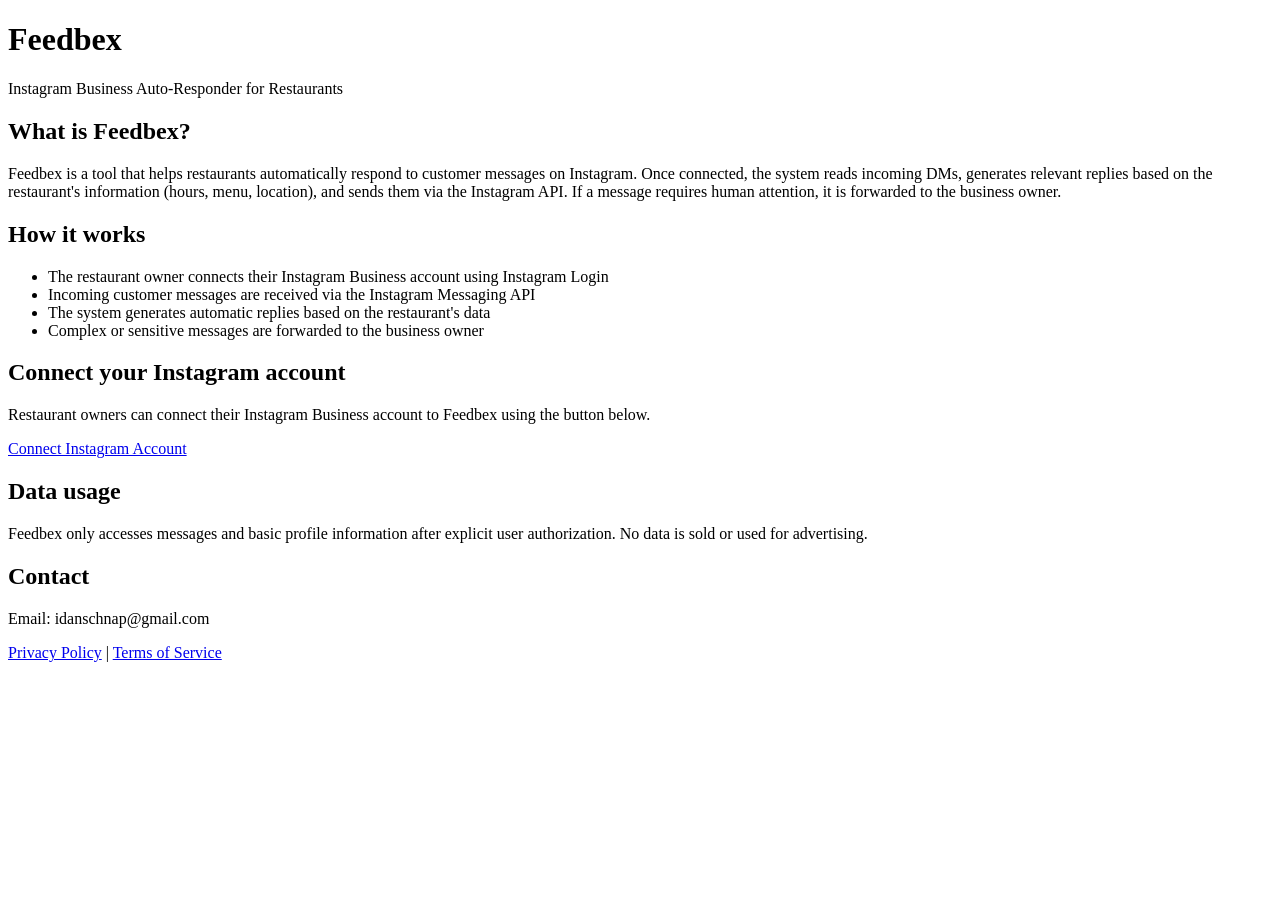
==== index.html @ 86c1d474 "Fix OAuth scopes to only request 2 permissions" ====
<!DOCTYPE html>
<html lang="en">
<head>
  <meta charset="UTF-8">
  <title>Feedbex – Instagram Auto-Responder for Restaurants</title>
</head>
<body>

<h1>Feedbex</h1>
<p>Instagram Business Auto-Responder for Restaurants</p>

<h2>What is Feedbex?</h2>
<p>
Feedbex is a tool that helps restaurants automatically respond to customer messages on Instagram.
Once connected, the system reads incoming DMs, generates relevant replies based on the restaurant's
information (hours, menu, location), and sends them via the Instagram API.
If a message requires human attention, it is forwarded to the business owner.
</p>

<h2>How it works</h2>
<ul>
  <li>The restaurant owner connects their Instagram Business account using Instagram Login</li>
  <li>Incoming customer messages are received via the Instagram Messaging API</li>
  <li>The system generates automatic replies based on the restaurant's data</li>
  <li>Complex or sensitive messages are forwarded to the business owner</li>
</ul>

<h2>Connect your Instagram account</h2>
<p>Restaurant owners can connect their Instagram Business account to Feedbex using the button below.</p>
<a href="https://www.instagram.com/oauth/authorize?force_reauth=true&client_id=923513216873822&redirect_uri=https://idanschnap.app.n8n.cloud/webhook/ig-oauth-callback&response_type=code&scope=instagram_business_basic%2Cinstagram_business_manage_messages&state=reviewer_test">
  Connect Instagram Account
</a>

<h2>Data usage</h2>
<p>
Feedbex only accesses messages and basic profile information after explicit user authorization.
No data is sold or used for advertising.
</p>

<h2>Contact</h2>
<p>Email: idanschnap@gmail.com</p>

<p>
  <a href="privacy.html">Privacy Policy</a> |
  <a href="terms.html">Terms of Service</a>
</p>

</body>
</html>
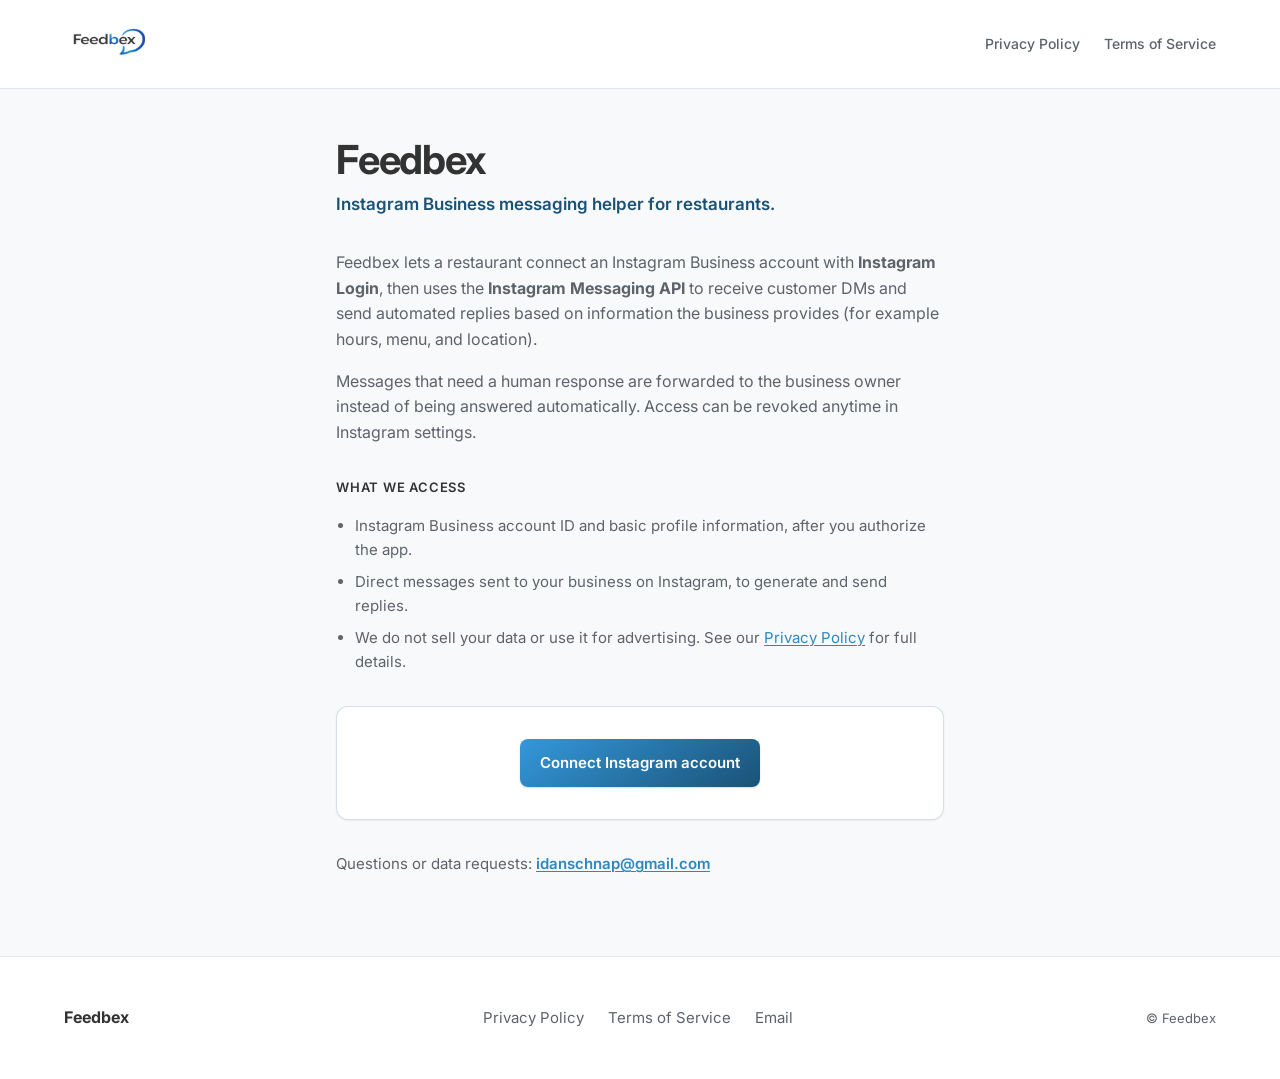
==== commit 38eaaba0: "Enhance website structure and content for Feedbex, including improved accessibility features, update" ====
--- a/index.html
+++ b/index.html
@@ -2,48 +2,75 @@
 <html lang="en">
 <head>
   <meta charset="UTF-8">
-  <title>Feedbex – Instagram Auto-Responder for Restaurants</title>
+  <meta name="viewport" content="width=device-width, initial-scale=1">
+  <meta name="description" content="Feedbex: Instagram Business Login and Messaging API for restaurant DM replies. Privacy Policy and connection for Meta app review.">
+  <title>Feedbex – Instagram Business messaging</title>
+  <link rel="preconnect" href="https://fonts.googleapis.com">
+  <link rel="preconnect" href="https://fonts.gstatic.com" crossorigin>
+  <link href="https://fonts.googleapis.com/css2?family=Inter:wght@400;500;600;700&display=swap" rel="stylesheet">
+  <link rel="stylesheet" href="css/tokens.css">
+  <link rel="stylesheet" href="css/base.css">
+  <link rel="stylesheet" href="css/components.css">
 </head>
 <body>
+  <a class="skip-link" href="#main">Skip to content</a>
 
-<h1>Feedbex</h1>
-<p>Instagram Business Auto-Responder for Restaurants</p>
+  <header class="site-header">
+    <div class="container">
+      <div class="site-header__inner">
+        <a class="site-logo" href="index.html">
+          <img class="site-logo__img" src="assets/feedbex_logo.png" width="440" height="110" alt="Feedbex">
+        </a>
+        <nav class="site-nav" aria-label="Primary">
+          <a href="privacy.html">Privacy Policy</a>
+          <a href="terms.html">Terms of Service</a>
+        </nav>
+      </div>
+    </div>
+  </header>
 
-<h2>What is Feedbex?</h2>
-<p>
-Feedbex is a tool that helps restaurants automatically respond to customer messages on Instagram.
-Once connected, the system reads incoming DMs, generates relevant replies based on the restaurant's
-information (hours, menu, location), and sends them via the Instagram API.
-If a message requires human attention, it is forwarded to the business owner.
-</p>
+  <main id="main" class="page-main">
+    <div class="container review">
+      <h1 class="review__title">Feedbex</h1>
+      <p class="review__tagline">Instagram Business messaging helper for restaurants.</p>
 
-<h2>How it works</h2>
-<ul>
-  <li>The restaurant owner connects their Instagram Business account using Instagram Login</li>
-  <li>Incoming customer messages are received via the Instagram Messaging API</li>
-  <li>The system generates automatic replies based on the restaurant's data</li>
-  <li>Complex or sensitive messages are forwarded to the business owner</li>
-</ul>
+      <div class="review__body">
+        <p>
+          Feedbex lets a restaurant connect an Instagram Business account with <strong>Instagram Login</strong>,
+          then uses the <strong>Instagram Messaging API</strong> to receive customer DMs and send automated replies
+          based on information the business provides (for example hours, menu, and location).
+        </p>
+        <p>
+          Messages that need a human response are forwarded to the business owner instead of being answered automatically.
+          Access can be revoked anytime in Instagram settings.
+        </p>
+      </div>
 
-<h2>Connect your Instagram account</h2>
-<p>Restaurant owners can connect their Instagram Business account to Feedbex using the button below.</p>
-<a href="https://www.instagram.com/oauth/authorize?force_reauth=true&client_id=923513216873822&redirect_uri=https://idanschnap.app.n8n.cloud/webhook/ig-oauth-callback&response_type=code&scope=instagram_business_basic%2Cinstagram_business_manage_messages&state=reviewer_test">
-  Connect Instagram Account
-</a>
+      <h2 class="review__heading">What we access</h2>
+      <ul class="review__list">
+        <li>Instagram Business account ID and basic profile information, after you authorize the app.</li>
+        <li>Direct messages sent to your business on Instagram, to generate and send replies.</li>
+        <li>We do not sell your data or use it for advertising. See our <a href="privacy.html">Privacy Policy</a> for full details.</li>
+      </ul>
 
-<h2>Data usage</h2>
-<p>
-Feedbex only accesses messages and basic profile information after explicit user authorization.
-No data is sold or used for advertising.
-</p>
+      <div class="review__actions">
+        <a class="btn btn--primary" href="https://www.instagram.com/oauth/authorize?force_reauth=true&client_id=923513216873822&redirect_uri=https://idanschnap.app.n8n.cloud/webhook/ig-oauth-callback&response_type=code&scope=instagram_business_basic%2Cinstagram_business_manage_messages&state=reviewer_test">Connect Instagram account</a>
+      </div>
 
-<h2>Contact</h2>
-<p>Email: idanschnap@gmail.com</p>
+      <p class="review__contact">Questions or data requests: <a href="mailto:idanschnap@gmail.com">idanschnap@gmail.com</a></p>
+    </div>
+  </main>
 
-<p>
-  <a href="privacy.html">Privacy Policy</a> |
-  <a href="terms.html">Terms of Service</a>
-</p>
-
+  <footer class="site-footer">
+    <div class="container site-footer__inner">
+      <a class="site-footer__brand" href="index.html">Feedbex</a>
+      <div class="site-footer__links">
+        <a href="privacy.html">Privacy Policy</a>
+        <a href="terms.html">Terms of Service</a>
+        <a href="mailto:idanschnap@gmail.com">Email</a>
+      </div>
+      <p class="site-footer__copy">© Feedbex</p>
+    </div>
+  </footer>
 </body>
 </html>
--- a/css/tokens.css
+++ b/css/tokens.css
@@ -0,0 +1,33 @@
+/* Design tokens — Feedbex (logo palette: charcoal + blue gradient) */
+:root {
+  --font-sans: "Inter", system-ui, -apple-system, sans-serif;
+  --color-bg: #f8f9fa;
+  --color-surface: #ffffff;
+  --color-ink: #333333;
+  --color-ink-muted: #5c636a;
+  --color-border: #e2e8f0;
+  --color-border-accent: rgb(26 82 118 / 0.18);
+  /* Brand blues (speech bubble gradient) */
+  --color-blue-bright: #3498db;
+  --color-blue-deep: #1a5276;
+  --color-accent: #2e86c1;
+  --color-accent-hover: #1a5276;
+  --color-accent-subtle: #e8f4fc;
+  --gradient-primary: linear-gradient(145deg, var(--color-blue-bright) 0%, var(--color-blue-deep) 100%);
+  --gradient-primary-hover: linear-gradient(145deg, #2e86c1 0%, #154360 100%);
+  --shadow-sm: 0 1px 2px rgb(26 82 118 / 0.07);
+  --shadow-md: 0 8px 24px rgb(26 82 118 / 0.1);
+  --radius-sm: 8px;
+  --radius-md: 12px;
+  --radius-lg: 20px;
+  --space-xs: 0.25rem;
+  --space-sm: 0.5rem;
+  --space-md: 1rem;
+  --space-lg: 1.5rem;
+  --space-xl: 2rem;
+  --space-2xl: 3rem;
+  --space-3xl: 4.5rem;
+  --max-width: 72rem;
+  /* Approximate sticky header height for layout math (logo + border, no extra padding) */
+  --header-h: 5.625rem;
+}
--- a/css/base.css
+++ b/css/base.css
@@ -0,0 +1,108 @@
+*,
+*::before,
+*::after {
+  box-sizing: border-box;
+}
+
+html {
+  scroll-behavior: smooth;
+}
+
+@media (prefers-reduced-motion: reduce) {
+  html {
+    scroll-behavior: auto;
+  }
+}
+
+body {
+  margin: 0;
+  font-family: var(--font-sans);
+  font-size: 1rem;
+  line-height: 1.6;
+  color: var(--color-ink);
+  background: var(--color-bg);
+  -webkit-font-smoothing: antialiased;
+}
+
+img {
+  max-width: 100%;
+  height: auto;
+  display: block;
+}
+
+a {
+  color: var(--color-accent);
+  text-decoration-thickness: 1px;
+  text-underline-offset: 0.15em;
+}
+
+a:hover {
+  color: var(--color-accent-hover);
+}
+
+:focus-visible {
+  outline: 2px solid var(--color-accent);
+  outline-offset: 2px;
+}
+
+.skip-link {
+  position: absolute;
+  top: -100%;
+  left: var(--space-md);
+  z-index: 100;
+  padding: var(--space-sm) var(--space-md);
+  background: var(--color-ink);
+  color: var(--color-surface);
+  border-radius: var(--radius-sm);
+  font-weight: 600;
+  text-decoration: none;
+}
+
+.skip-link:focus {
+  top: var(--space-md);
+}
+
+.container {
+  width: min(100% - 2rem, var(--max-width));
+  margin-inline: auto;
+}
+
+.page-main {
+  padding-block: var(--space-2xl);
+}
+
+.page-main--legal {
+  padding-block: var(--space-3xl);
+  min-height: calc(100vh - var(--header-h) - 12rem);
+}
+
+.legal-doc {
+  max-width: 42rem;
+  margin-inline: auto;
+  background: var(--color-surface);
+  padding: var(--space-2xl);
+  border-radius: var(--radius-lg);
+  box-shadow: var(--shadow-sm);
+  border: 1px solid var(--color-border-accent);
+}
+
+.legal-doc h1 {
+  margin-top: 0;
+  font-size: clamp(1.75rem, 4vw, 2.25rem);
+  line-height: 1.2;
+}
+
+.legal-doc h2 {
+  font-size: 1.125rem;
+  margin-top: var(--space-xl);
+  margin-bottom: var(--space-sm);
+}
+
+.legal-doc p,
+.legal-doc ul {
+  color: var(--color-ink-muted);
+}
+
+.legal-doc ul {
+  padding-left: 1.25rem;
+}
--- a/css/components.css
+++ b/css/components.css
@@ -0,0 +1,224 @@
+/* Header — minimal, no mobile toggle */
+.site-header {
+  position: sticky;
+  top: 0;
+  z-index: 50;
+  background: rgb(255 255 255 / 0.92);
+  backdrop-filter: blur(10px);
+  border-bottom: 1px solid var(--color-border);
+}
+
+.site-header__inner {
+  display: flex;
+  align-items: center;
+  justify-content: space-between;
+  gap: var(--space-md);
+  padding-block: 0;
+}
+
+.site-logo {
+  display: flex;
+  align-items: center;
+  line-height: 0;
+  text-decoration: none;
+  border-radius: var(--radius-sm);
+}
+
+.site-logo:focus-visible {
+  outline-offset: 4px;
+}
+
+.site-logo__img {
+  display: block;
+  height: 5.5rem;
+  width: auto;
+  max-width: min(480px, 92vw);
+  object-fit: contain;
+}
+
+.site-logo:hover .site-logo__img {
+  opacity: 0.92;
+}
+
+.site-nav {
+  display: flex;
+  align-items: center;
+  flex-wrap: wrap;
+  gap: var(--space-md) var(--space-lg);
+  justify-content: flex-end;
+}
+
+.site-nav a {
+  color: var(--color-ink-muted);
+  text-decoration: none;
+  font-weight: 500;
+  font-size: 0.875rem;
+}
+
+.site-nav a:hover {
+  color: var(--color-ink);
+}
+
+/* Review landing (Meta app review) */
+.review {
+  max-width: 38rem;
+  margin-inline: auto;
+  padding-bottom: var(--space-xl);
+}
+
+.review__title {
+  margin: 0 0 var(--space-sm);
+  font-size: clamp(2rem, 5vw, 2.5rem);
+  line-height: 1.15;
+  letter-spacing: -0.03em;
+  color: var(--color-ink);
+}
+
+.review__tagline {
+  margin: 0 0 var(--space-xl);
+  font-size: 1.0625rem;
+  font-weight: 600;
+  color: var(--color-blue-deep);
+}
+
+.review__body {
+  margin-bottom: var(--space-xl);
+}
+
+.review__body p {
+  margin: 0 0 var(--space-md);
+  color: var(--color-ink-muted);
+  font-size: 1rem;
+}
+
+.review__body p:last-child {
+  margin-bottom: 0;
+}
+
+.review__heading {
+  margin: 0 0 var(--space-md);
+  font-size: 0.8125rem;
+  font-weight: 600;
+  text-transform: uppercase;
+  letter-spacing: 0.06em;
+  color: var(--color-ink);
+}
+
+.review__list {
+  margin: 0 0 var(--space-xl);
+  padding-left: 1.2rem;
+  color: var(--color-ink-muted);
+  font-size: 0.9375rem;
+}
+
+.review__list li {
+  margin-bottom: var(--space-sm);
+}
+
+.review__list li:last-child {
+  margin-bottom: 0;
+}
+
+.review__actions {
+  margin-bottom: var(--space-xl);
+  padding: var(--space-xl);
+  background: var(--color-surface);
+  border: 1px solid var(--color-border-accent);
+  border-radius: var(--radius-md);
+  box-shadow: var(--shadow-sm);
+  text-align: center;
+}
+
+.review__contact {
+  margin: 0;
+  font-size: 0.9375rem;
+  color: var(--color-ink-muted);
+}
+
+.review__contact a {
+  font-weight: 600;
+}
+
+/* Buttons */
+.btn {
+  display: inline-flex;
+  align-items: center;
+  justify-content: center;
+  gap: var(--space-sm);
+  padding: 0.75rem 1.25rem;
+  font-family: inherit;
+  font-size: 0.9375rem;
+  font-weight: 600;
+  border-radius: var(--radius-sm);
+  text-decoration: none;
+  border: none;
+  cursor: pointer;
+  transition: background 0.15s ease, transform 0.15s ease;
+}
+
+.btn:active {
+  transform: scale(0.98);
+}
+
+.btn--primary {
+  background: var(--gradient-primary);
+  color: white;
+  box-shadow: 0 1px 2px rgb(26 82 118 / 0.2);
+}
+
+.btn--primary:hover {
+  background: var(--gradient-primary-hover);
+  color: white;
+}
+
+/* Footer */
+.site-footer {
+  padding: var(--space-2xl) 0;
+  border-top: 1px solid var(--color-border);
+  background: var(--color-surface);
+}
+
+.site-footer__inner {
+  display: flex;
+  flex-direction: column;
+  gap: var(--space-lg);
+  align-items: center;
+  text-align: center;
+}
+
+@media (min-width: 640px) {
+  .site-footer__inner {
+    flex-direction: row;
+    justify-content: space-between;
+    text-align: left;
+  }
+}
+
+.site-footer__brand {
+  font-weight: 700;
+  color: var(--color-ink);
+  text-decoration: none;
+}
+
+.site-footer__links {
+  display: flex;
+  flex-wrap: wrap;
+  gap: var(--space-md) var(--space-lg);
+  justify-content: center;
+}
+
+.site-footer__links a {
+  color: var(--color-ink-muted);
+  text-decoration: none;
+  font-size: 0.9375rem;
+}
+
+.site-footer__links a:hover {
+  color: var(--color-accent);
+}
+
+.site-footer__copy {
+  margin: 0;
+  font-size: 0.8125rem;
+  color: var(--color-ink-muted);
+}
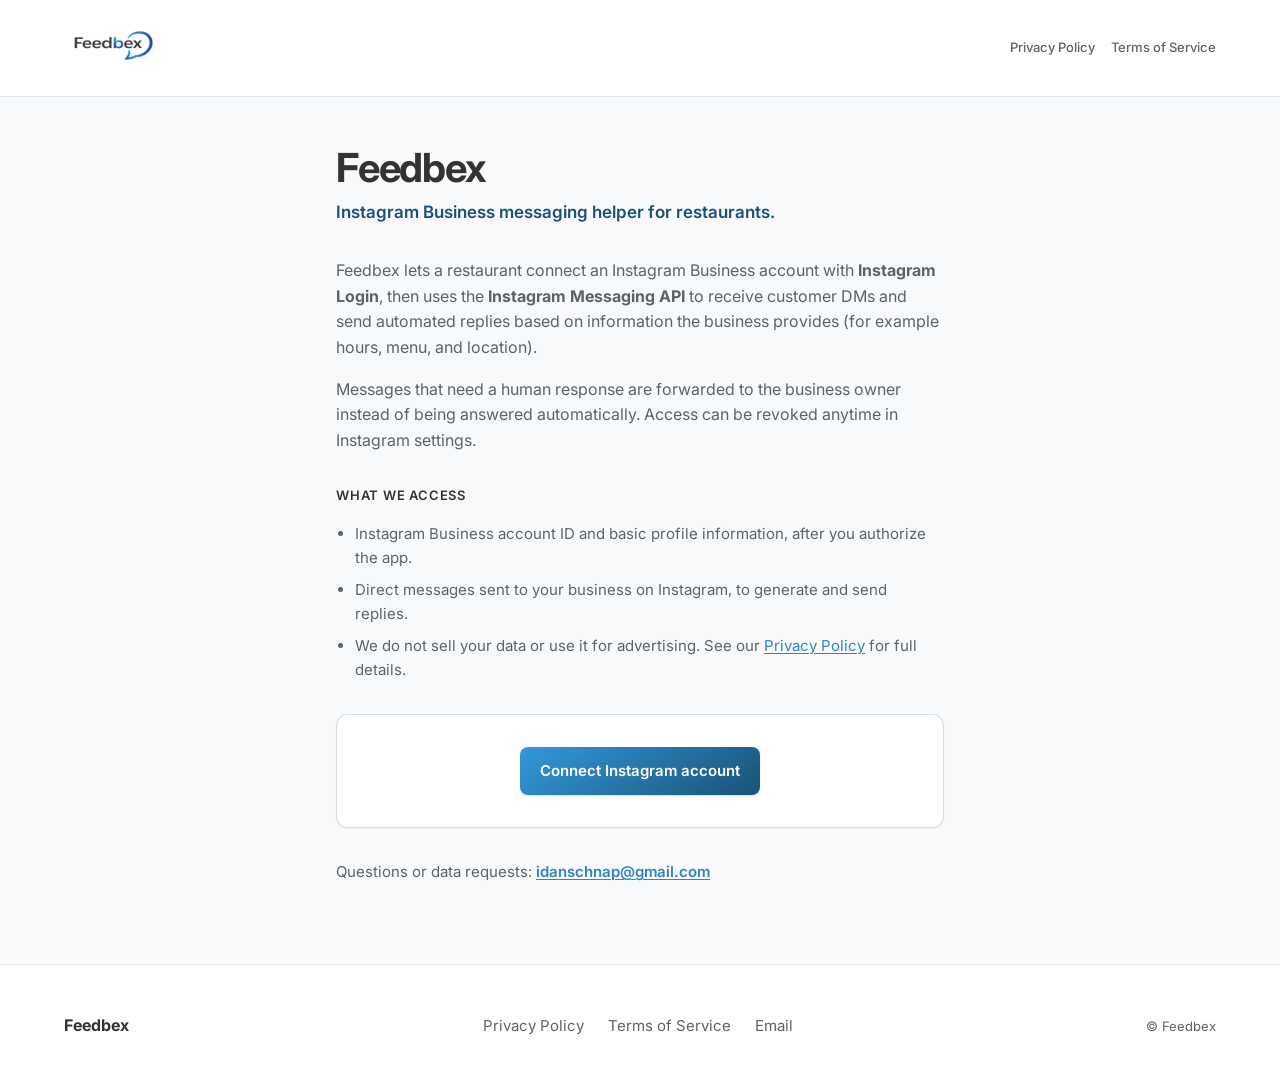
==== commit dba103e8: "Update logo dimensions and styling across site for improved consistency and layout. Adjust CSS for h" ====
--- a/index.html
+++ b/index.html
@@ -19,7 +19,7 @@
     <div class="container">
       <div class="site-header__inner">
         <a class="site-logo" href="index.html">
-          <img class="site-logo__img" src="assets/feedbex_logo.png" width="440" height="110" alt="Feedbex">
+          <img class="site-logo__img" src="assets/feedbex_logo.png" width="520" height="120" alt="Feedbex">
         </a>
         <nav class="site-nav" aria-label="Primary">
           <a href="privacy.html">Privacy Policy</a>
--- a/css/tokens.css
+++ b/css/tokens.css
@@ -28,6 +28,6 @@
   --space-2xl: 3rem;
   --space-3xl: 4.5rem;
   --max-width: 72rem;
-  /* Approximate sticky header height for layout math (logo + border, no extra padding) */
-  --header-h: 5.625rem;
+  /* Sticky header: logo height + 1px border (no vertical padding) */
+  --header-h: calc(6rem + 1px);
 }
--- a/css/base.css
+++ b/css/base.css
@@ -24,9 +24,14 @@
   -webkit-font-smoothing: antialiased;
 }
 
-img {
+/* Exclude header logo — global height:auto would fight fixed logo height */
+img:not(.site-logo__img) {
   max-width: 100%;
   height: auto;
+  display: block;
+}
+
+.site-logo__img {
   display: block;
 }
 
--- a/css/components.css
+++ b/css/components.css
@@ -6,22 +6,26 @@
   background: rgb(255 255 255 / 0.92);
   backdrop-filter: blur(10px);
   border-bottom: 1px solid var(--color-border);
+  /* Bar height follows the logo only — no extra line-box space */
+  line-height: 0;
 }
 
 .site-header__inner {
   display: flex;
   align-items: center;
   justify-content: space-between;
-  gap: var(--space-md);
-  padding-block: 0;
+  gap: var(--space-sm);
+  padding: 0;
+  margin: 0;
+  line-height: 0;
 }
 
 .site-logo {
-  display: flex;
-  align-items: center;
+  display: block;
   line-height: 0;
   text-decoration: none;
   border-radius: var(--radius-sm);
+  flex-shrink: 0;
 }
 
 .site-logo:focus-visible {
@@ -30,9 +34,10 @@
 
 .site-logo__img {
   display: block;
-  height: 5.5rem;
+  height: 6rem;
   width: auto;
-  max-width: min(480px, 92vw);
+  max-width: min(520px, 78vw);
+  max-height: none;
   object-fit: contain;
 }
 
@@ -43,16 +48,21 @@
 .site-nav {
   display: flex;
   align-items: center;
-  flex-wrap: wrap;
-  gap: var(--space-md) var(--space-lg);
+  flex-wrap: nowrap;
+  gap: var(--space-sm) var(--space-md);
   justify-content: flex-end;
+  flex-shrink: 0;
+  line-height: 1.2;
 }
 
 .site-nav a {
   color: var(--color-ink-muted);
   text-decoration: none;
   font-weight: 500;
-  font-size: 0.875rem;
+  font-size: 0.8125rem;
+  line-height: 1.2;
+  white-space: nowrap;
+  padding: 0;
 }
 
 .site-nav a:hover {
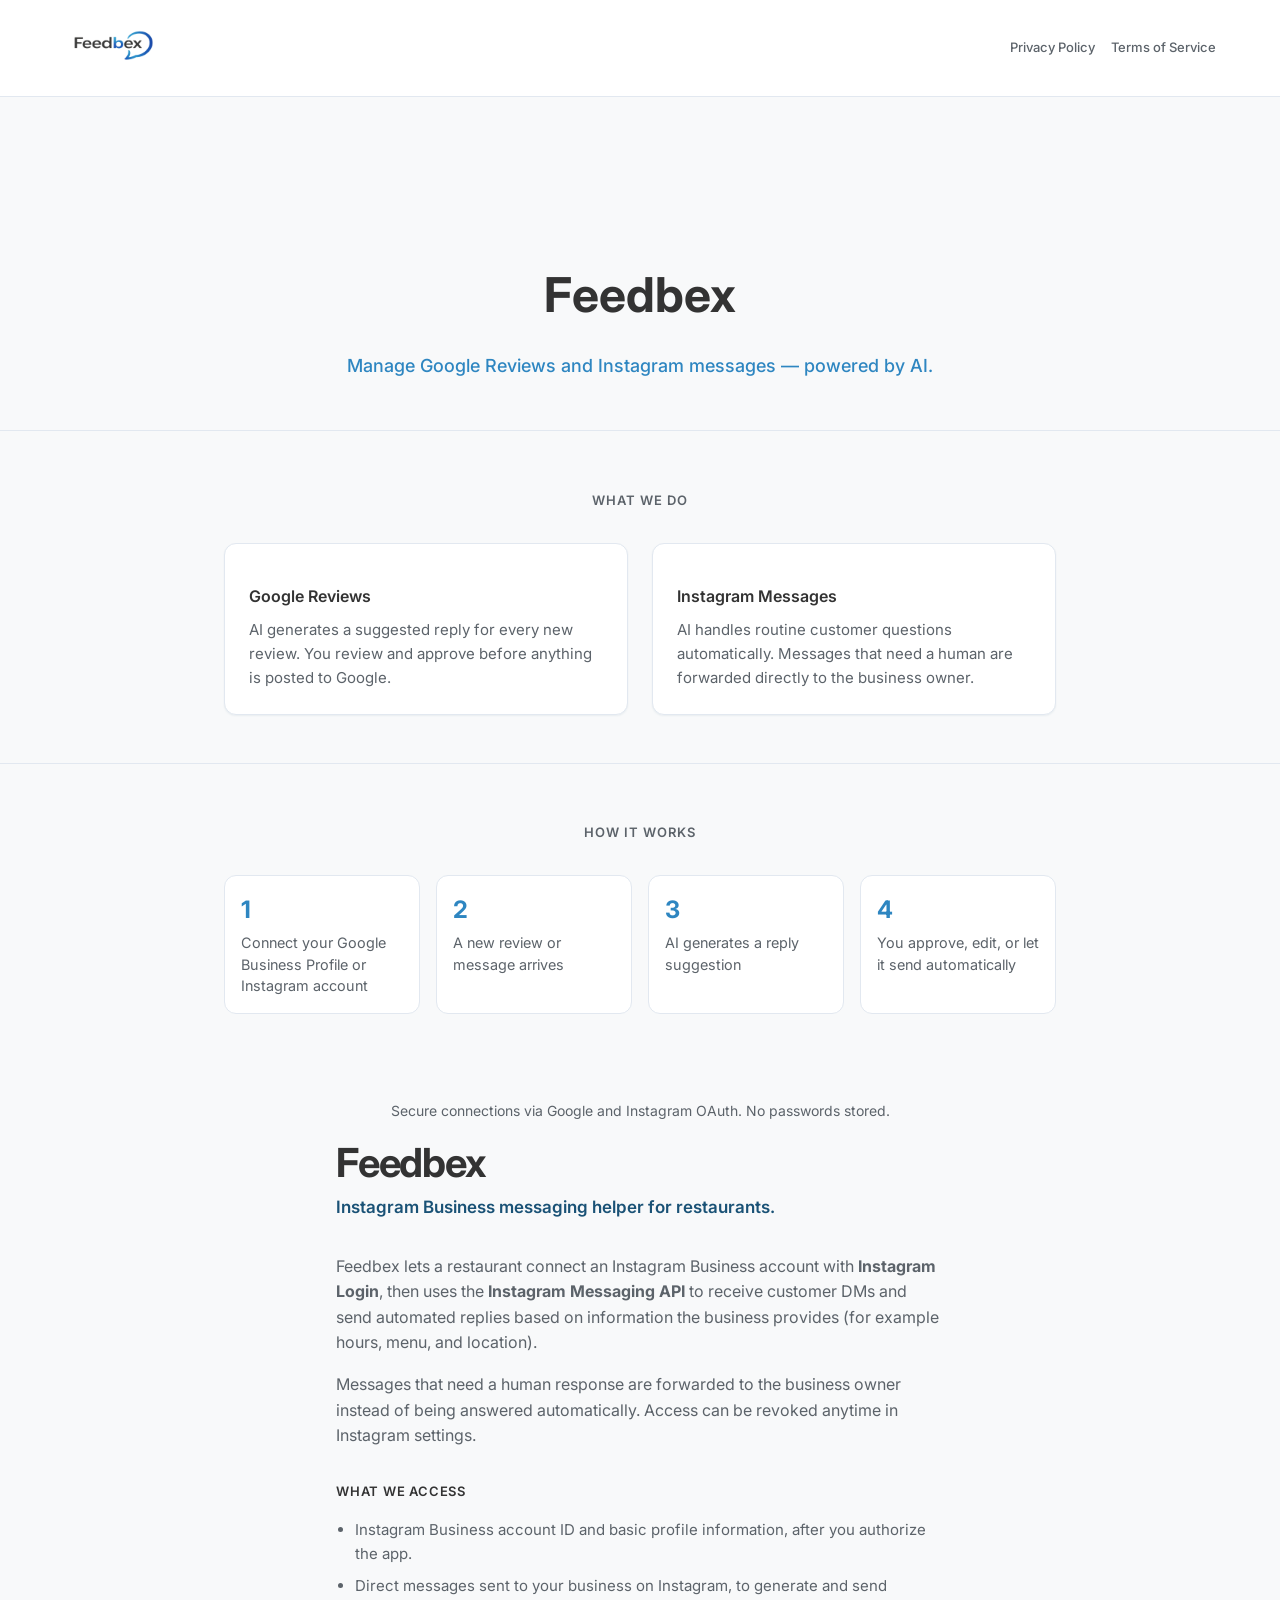
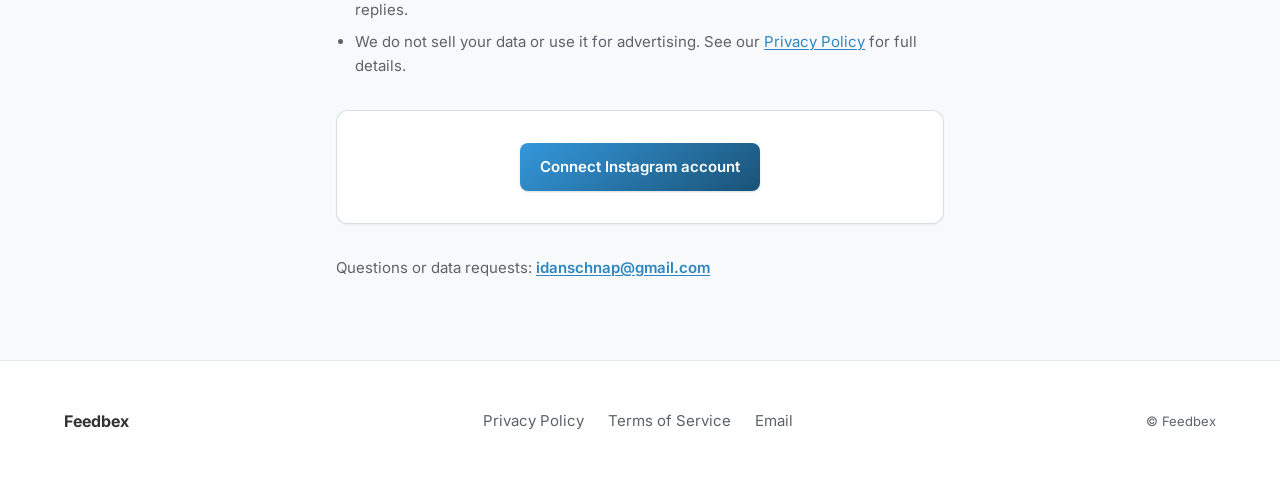
==== commit bf4e9da5: "Update homepage for Google + Meta app review: add hero, What We Do, How It Works sections" ====
--- a/index.html
+++ b/index.html
@@ -3,8 +3,8 @@
 <head>
   <meta charset="UTF-8">
   <meta name="viewport" content="width=device-width, initial-scale=1">
-  <meta name="description" content="Feedbex: Instagram Business Login and Messaging API for restaurant DM replies. Privacy Policy and connection for Meta app review.">
-  <title>Feedbex – Instagram Business messaging</title>
+  <meta name="description" content="Feedbex assists businesses on Google and Instagram — handles routine customer questions on Instagram and drafts Google Review replies for you to approve.">
+  <title>Feedbex – Google Reviews &amp; Instagram messaging</title>
   <link rel="preconnect" href="https://fonts.googleapis.com">
   <link rel="preconnect" href="https://fonts.gstatic.com" crossorigin>
   <link href="https://fonts.googleapis.com/css2?family=Inter:wght@400;500;600;700&display=swap" rel="stylesheet">
@@ -30,8 +30,46 @@
   </header>
 
   <main id="main" class="page-main">
+
+    <section class="lp-hero">
+      <div class="container lp-hero__inner">
+        <h1 class="lp-hero__title">Feedbex</h1>
+        <p class="lp-hero__tagline">Manage Google Reviews and Instagram messages — powered by AI.</p>
+      </div>
+    </section>
+
+    <section class="lp-section">
+      <div class="container">
+        <h2 class="lp-section__title">What We Do</h2>
+        <div class="lp-grid">
+          <div class="lp-card">
+            <h3>Google Reviews</h3>
+            <p>AI generates a suggested reply for every new review. You review and approve before anything is posted to Google.</p>
+          </div>
+          <div class="lp-card">
+            <h3>Instagram Messages</h3>
+            <p>AI handles routine customer questions automatically. Messages that need a human are forwarded directly to the business owner.</p>
+          </div>
+        </div>
+      </div>
+    </section>
+
+    <section class="lp-section">
+      <div class="container">
+        <h2 class="lp-section__title">How It Works</h2>
+        <ol class="lp-steps">
+          <li><span class="lp-steps__num">1</span>Connect your Google Business Profile or Instagram account</li>
+          <li><span class="lp-steps__num">2</span>A new review or message arrives</li>
+          <li><span class="lp-steps__num">3</span>AI generates a reply suggestion</li>
+          <li><span class="lp-steps__num">4</span>You approve, edit, or let it send automatically</li>
+        </ol>
+      </div>
+    </section>
+
+    <p class="lp-trust">Secure connections via Google and Instagram OAuth. No passwords stored.</p>
+
     <div class="container review">
-      <h1 class="review__title">Feedbex</h1>
+      <h2 class="review__title">Feedbex</h2>
       <p class="review__tagline">Instagram Business messaging helper for restaurants.</p>
 
       <div class="review__body">
--- a/css/components.css
+++ b/css/components.css
@@ -232,3 +232,108 @@
   font-size: 0.8125rem;
   color: var(--color-ink-muted);
 }
+
+/* ── Landing page sections ───────────────────────────────── */
+.lp-hero {
+  padding: var(--space-3xl) 0 var(--space-xl);
+  text-align: center;
+}
+
+.lp-hero__title {
+  font-size: clamp(2rem, 5vw, 3rem);
+  font-weight: 700;
+  margin-bottom: var(--space-sm);
+}
+
+.lp-hero__tagline {
+  font-size: 1.125rem;
+  color: var(--color-accent);
+  font-weight: 500;
+}
+
+.lp-section {
+  padding: var(--space-2xl) 0;
+  border-top: 1px solid var(--color-border);
+}
+
+.lp-section__title {
+  text-align: center;
+  font-size: 0.8125rem;
+  font-weight: 600;
+  text-transform: uppercase;
+  letter-spacing: 0.08em;
+  color: var(--color-ink-muted);
+  margin-bottom: var(--space-xl);
+}
+
+.lp-grid {
+  display: grid;
+  grid-template-columns: 1fr 1fr;
+  gap: var(--space-lg);
+  max-width: 52rem;
+  margin: 0 auto;
+}
+
+@media (max-width: 640px) {
+  .lp-grid { grid-template-columns: 1fr; }
+}
+
+.lp-card {
+  background: var(--color-surface);
+  border: 1px solid var(--color-border);
+  border-radius: var(--radius-md);
+  padding: var(--space-lg);
+  box-shadow: var(--shadow-sm);
+}
+
+.lp-card h3 {
+  font-size: 1rem;
+  font-weight: 600;
+  margin-bottom: var(--space-sm);
+}
+
+.lp-card p {
+  font-size: 0.9375rem;
+  color: var(--color-ink-muted);
+  line-height: 1.6;
+  margin: 0;
+}
+
+.lp-steps {
+  list-style: none;
+  padding: 0;
+  margin: 0 auto;
+  display: grid;
+  grid-template-columns: repeat(4, 1fr);
+  gap: var(--space-md);
+  max-width: 52rem;
+}
+
+@media (max-width: 640px) {
+  .lp-steps { grid-template-columns: 1fr 1fr; }
+}
+
+.lp-steps li {
+  background: var(--color-surface);
+  border: 1px solid var(--color-border);
+  border-radius: var(--radius-md);
+  padding: var(--space-md);
+  font-size: 0.9rem;
+  color: var(--color-ink-muted);
+  line-height: 1.5;
+}
+
+.lp-steps__num {
+  display: block;
+  font-size: 1.5rem;
+  font-weight: 700;
+  color: var(--color-accent);
+  margin-bottom: var(--space-xs);
+}
+
+.lp-trust {
+  text-align: center;
+  font-size: 0.875rem;
+  color: var(--color-ink-muted);
+  padding: var(--space-lg) 0 var(--space-xs);
+}
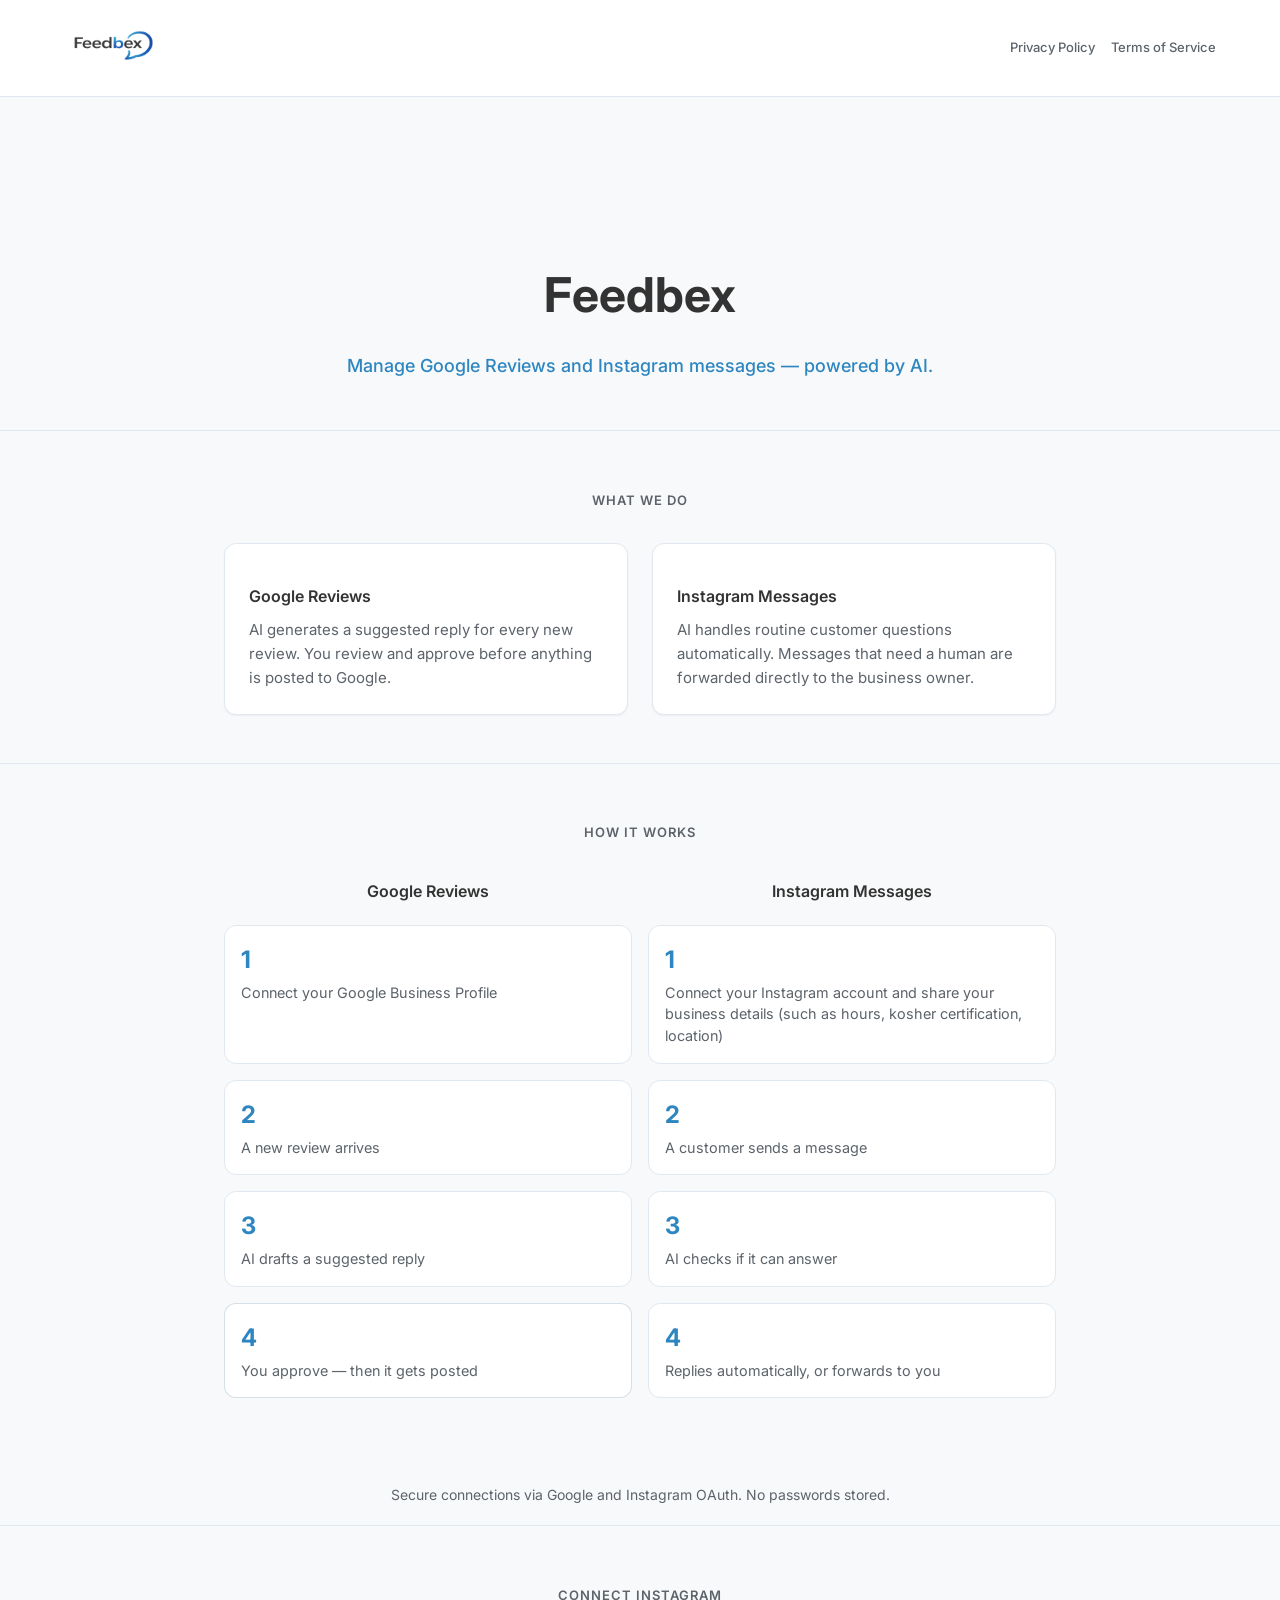
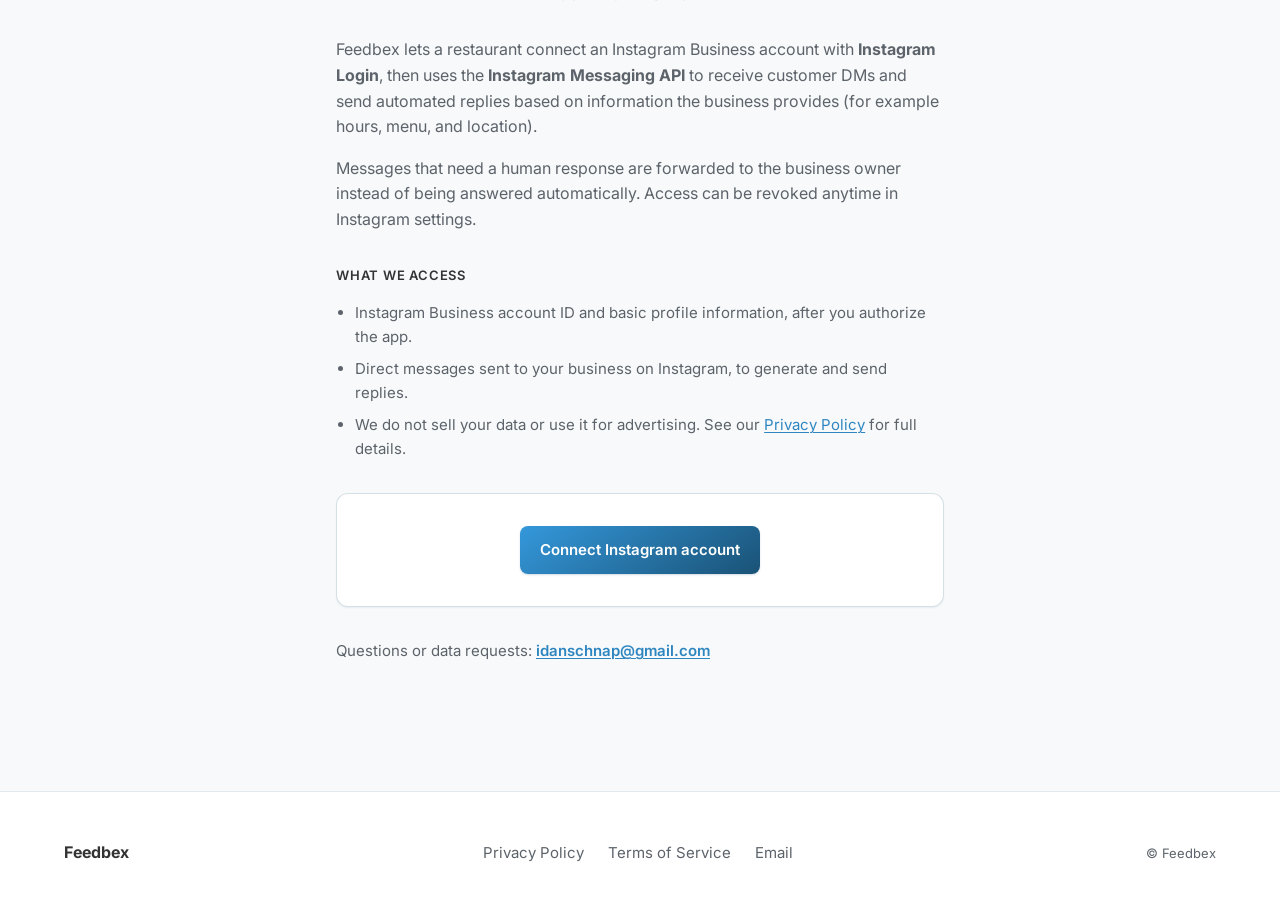
==== commit 34b719f8: "Improve homepage: split How It Works by platform, equalize step heights with grid layout" ====
--- a/index.html
+++ b/index.html
@@ -57,20 +57,32 @@
     <section class="lp-section">
       <div class="container">
         <h2 class="lp-section__title">How It Works</h2>
-        <ol class="lp-steps">
-          <li><span class="lp-steps__num">1</span>Connect your Google Business Profile or Instagram account</li>
-          <li><span class="lp-steps__num">2</span>A new review or message arrives</li>
-          <li><span class="lp-steps__num">3</span>AI generates a reply suggestion</li>
-          <li><span class="lp-steps__num">4</span>You approve, edit, or let it send automatically</li>
-        </ol>
+        <div class="lp-how-grid">
+          <div class="lp-how-header">Google Reviews</div>
+          <div class="lp-how-header">Instagram Messages</div>
+
+          <div class="lp-how-step"><span class="lp-steps__num">1</span>Connect your Google Business Profile</div>
+          <div class="lp-how-step"><span class="lp-steps__num">1</span>Connect your Instagram account and share your business details (such as hours, kosher certification, location)</div>
+
+          <div class="lp-how-step"><span class="lp-steps__num">2</span>A new review arrives</div>
+          <div class="lp-how-step"><span class="lp-steps__num">2</span>A customer sends a message</div>
+
+          <div class="lp-how-step"><span class="lp-steps__num">3</span>AI drafts a suggested reply</div>
+          <div class="lp-how-step"><span class="lp-steps__num">3</span>AI checks if it can answer</div>
+
+          <div class="lp-how-step lp-how-step--highlight"><span class="lp-steps__num">4</span>You approve — then it gets posted</div>
+          <div class="lp-how-step"><span class="lp-steps__num">4</span>Replies automatically, or forwards to you</div>
+        </div>
       </div>
     </section>
 
-    <p class="lp-trust">Secure connections via Google and Instagram OAuth. No passwords stored.</p>
+    <div class="container">
+      <p class="lp-trust">Secure connections via Google and Instagram OAuth. No passwords stored.</p>
+    </div>
 
+    <section class="lp-section">
     <div class="container review">
-      <h2 class="review__title">Feedbex</h2>
-      <p class="review__tagline">Instagram Business messaging helper for restaurants.</p>
+      <h2 class="lp-section__title">Connect Instagram</h2>
 
       <div class="review__body">
         <p>
@@ -97,6 +109,7 @@
 
       <p class="review__contact">Questions or data requests: <a href="mailto:idanschnap@gmail.com">idanschnap@gmail.com</a></p>
     </div>
+    </section>
   </main>
 
   <footer class="site-footer">
--- a/css/components.css
+++ b/css/components.css
@@ -331,6 +331,46 @@
   margin-bottom: var(--space-xs);
 }
 
+.lp-how-grid {
+  display: grid;
+  grid-template-columns: 1fr 1fr;
+  gap: var(--space-md);
+  max-width: 52rem;
+  margin: 0 auto;
+}
+
+.lp-how-header {
+  font-size: 1rem;
+  font-weight: 600;
+  color: var(--color-ink);
+  padding: var(--space-xs) var(--space-sm);
+  text-align: center;
+}
+
+.lp-how-step {
+  background: var(--color-surface);
+  border: 1px solid var(--color-border);
+  border-radius: var(--radius-md);
+  padding: var(--space-md);
+  font-size: 0.9rem;
+  color: var(--color-ink-muted);
+  line-height: 1.5;
+}
+
+.lp-how-step--highlight {
+  border-color: var(--color-border-accent);
+}
+
+@media (max-width: 640px) {
+  .lp-how-grid { grid-template-columns: 1fr; }
+}
+
+.lp-steps--inline {
+  grid-template-columns: 1fr;
+  margin-top: var(--space-md);
+  max-width: none;
+}
+
 .lp-trust {
   text-align: center;
   font-size: 0.875rem;
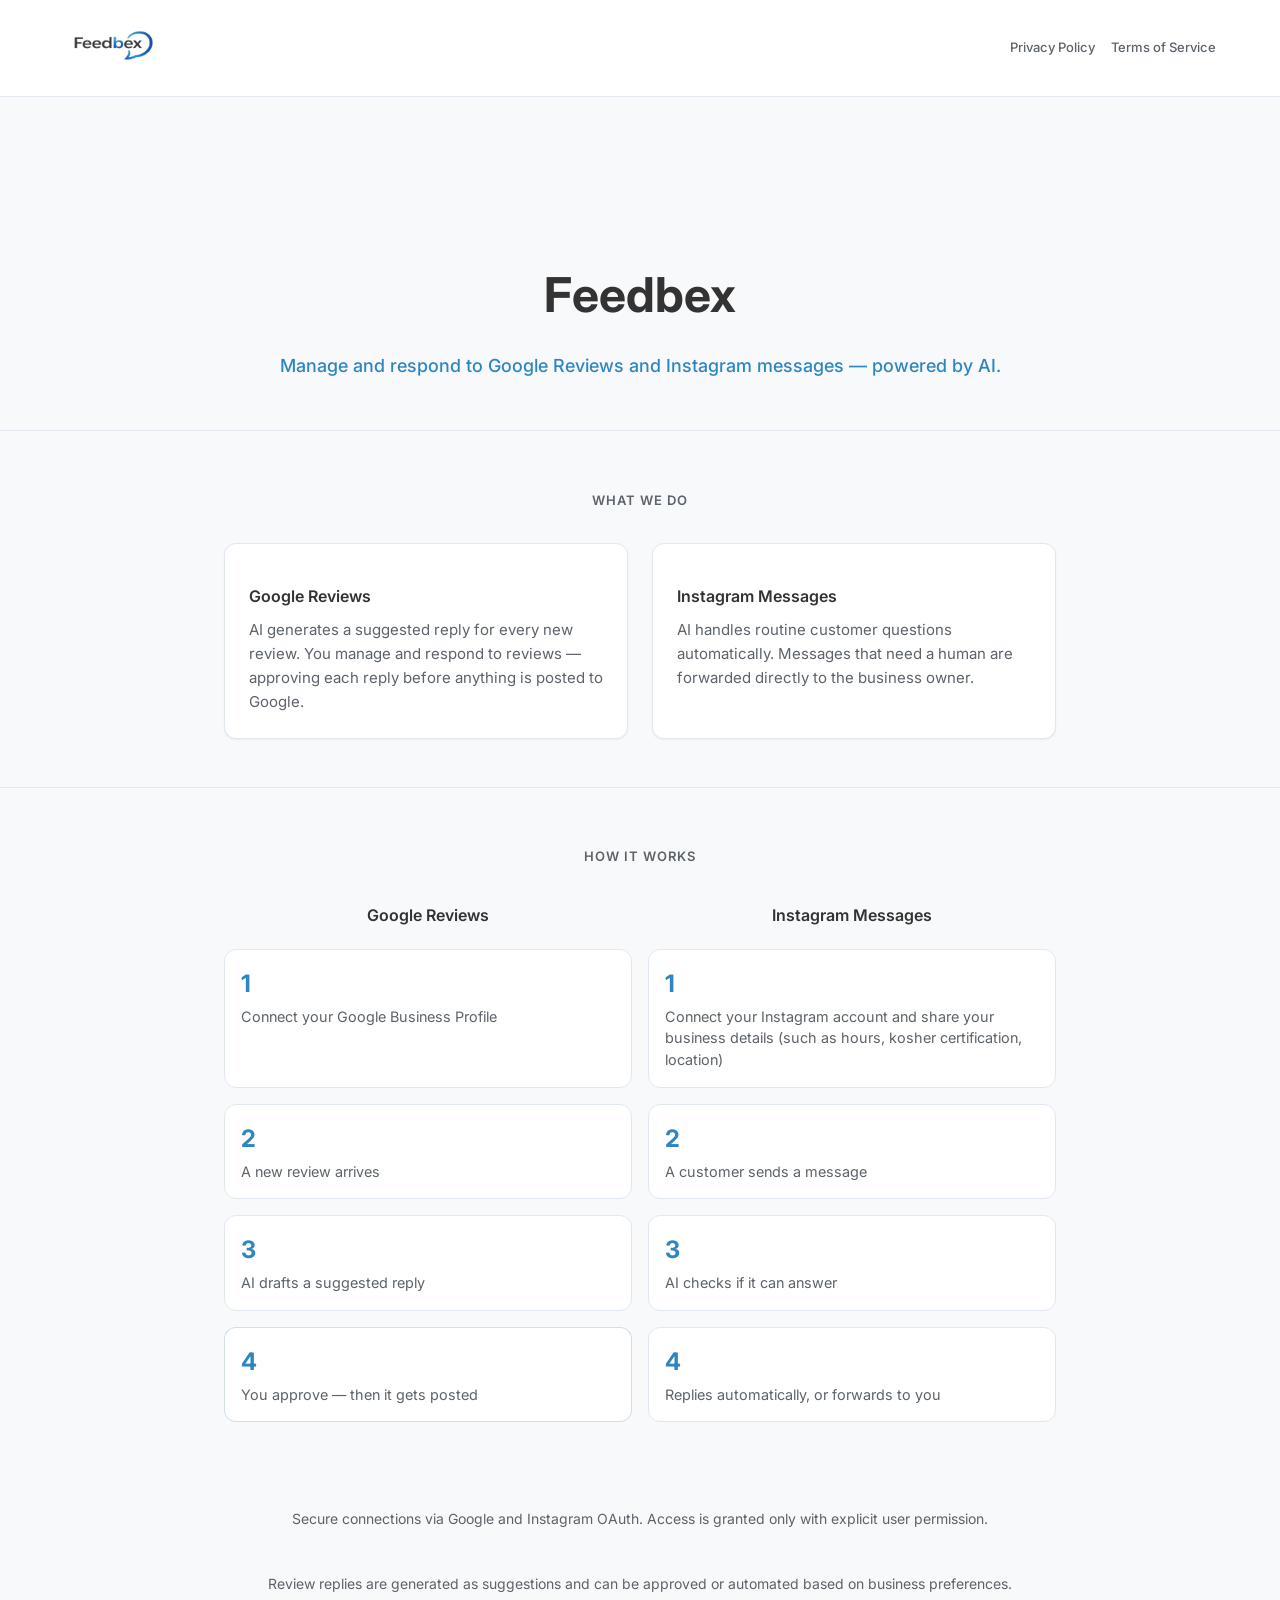
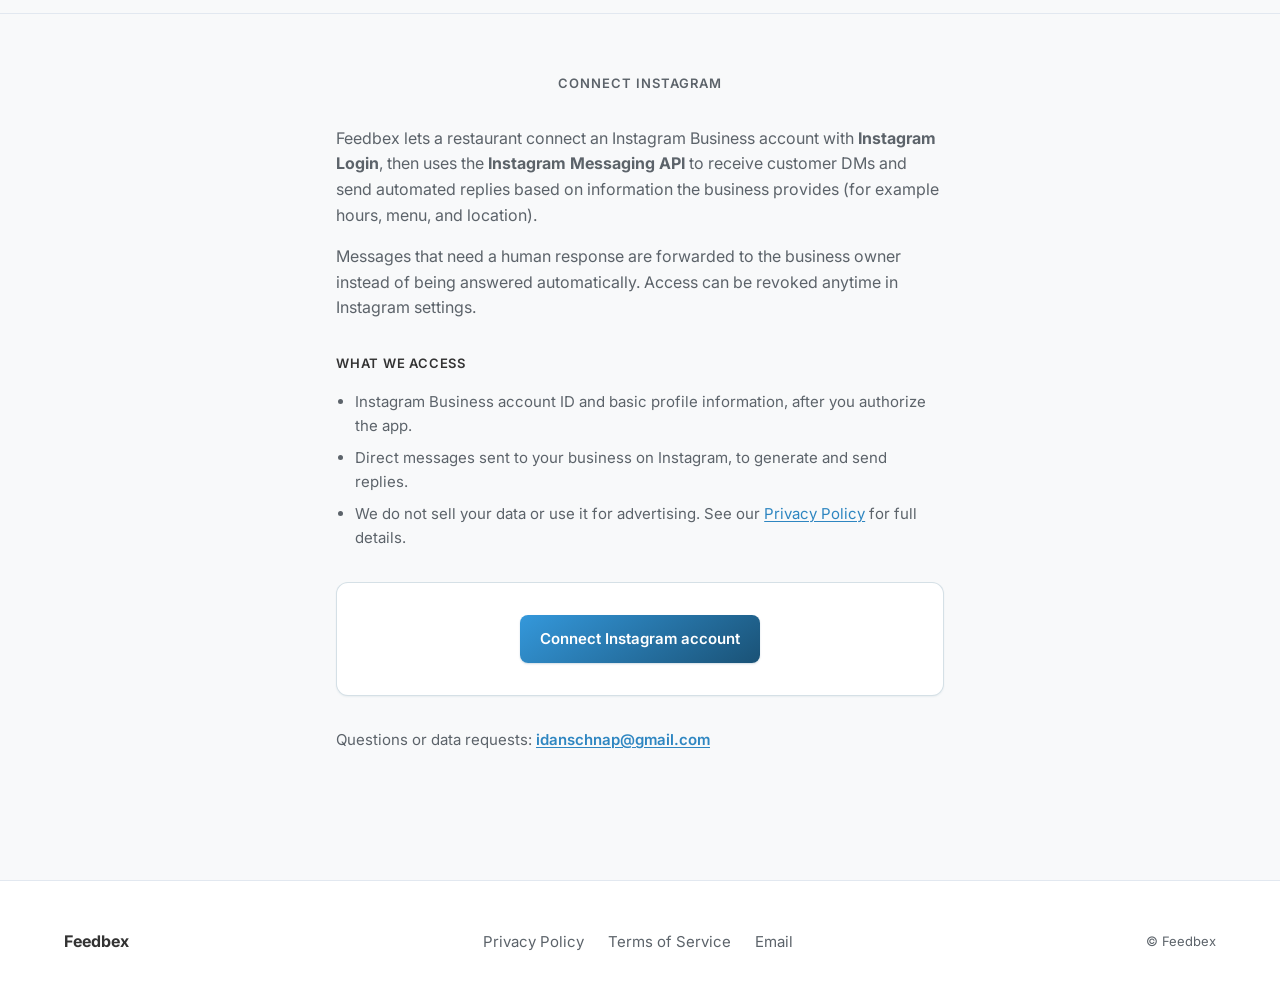
==== commit 049012ee: "Homepage: add approval statement, strengthen OAuth line, add manage wording for Google" ====
--- a/index.html
+++ b/index.html
@@ -34,7 +34,7 @@
     <section class="lp-hero">
       <div class="container lp-hero__inner">
         <h1 class="lp-hero__title">Feedbex</h1>
-        <p class="lp-hero__tagline">Manage Google Reviews and Instagram messages — powered by AI.</p>
+        <p class="lp-hero__tagline">Manage and respond to Google Reviews and Instagram messages — powered by AI.</p>
       </div>
     </section>
 
@@ -44,7 +44,7 @@
         <div class="lp-grid">
           <div class="lp-card">
             <h3>Google Reviews</h3>
-            <p>AI generates a suggested reply for every new review. You review and approve before anything is posted to Google.</p>
+            <p>AI generates a suggested reply for every new review. You manage and respond to reviews — approving each reply before anything is posted to Google.</p>
           </div>
           <div class="lp-card">
             <h3>Instagram Messages</h3>
@@ -77,7 +77,8 @@
     </section>
 
     <div class="container">
-      <p class="lp-trust">Secure connections via Google and Instagram OAuth. No passwords stored.</p>
+      <p class="lp-trust">Secure connections via Google and Instagram OAuth. Access is granted only with explicit user permission.</p>
+      <p class="lp-trust">Review replies are generated as suggestions and can be approved or automated based on business preferences.</p>
     </div>
 
     <section class="lp-section">
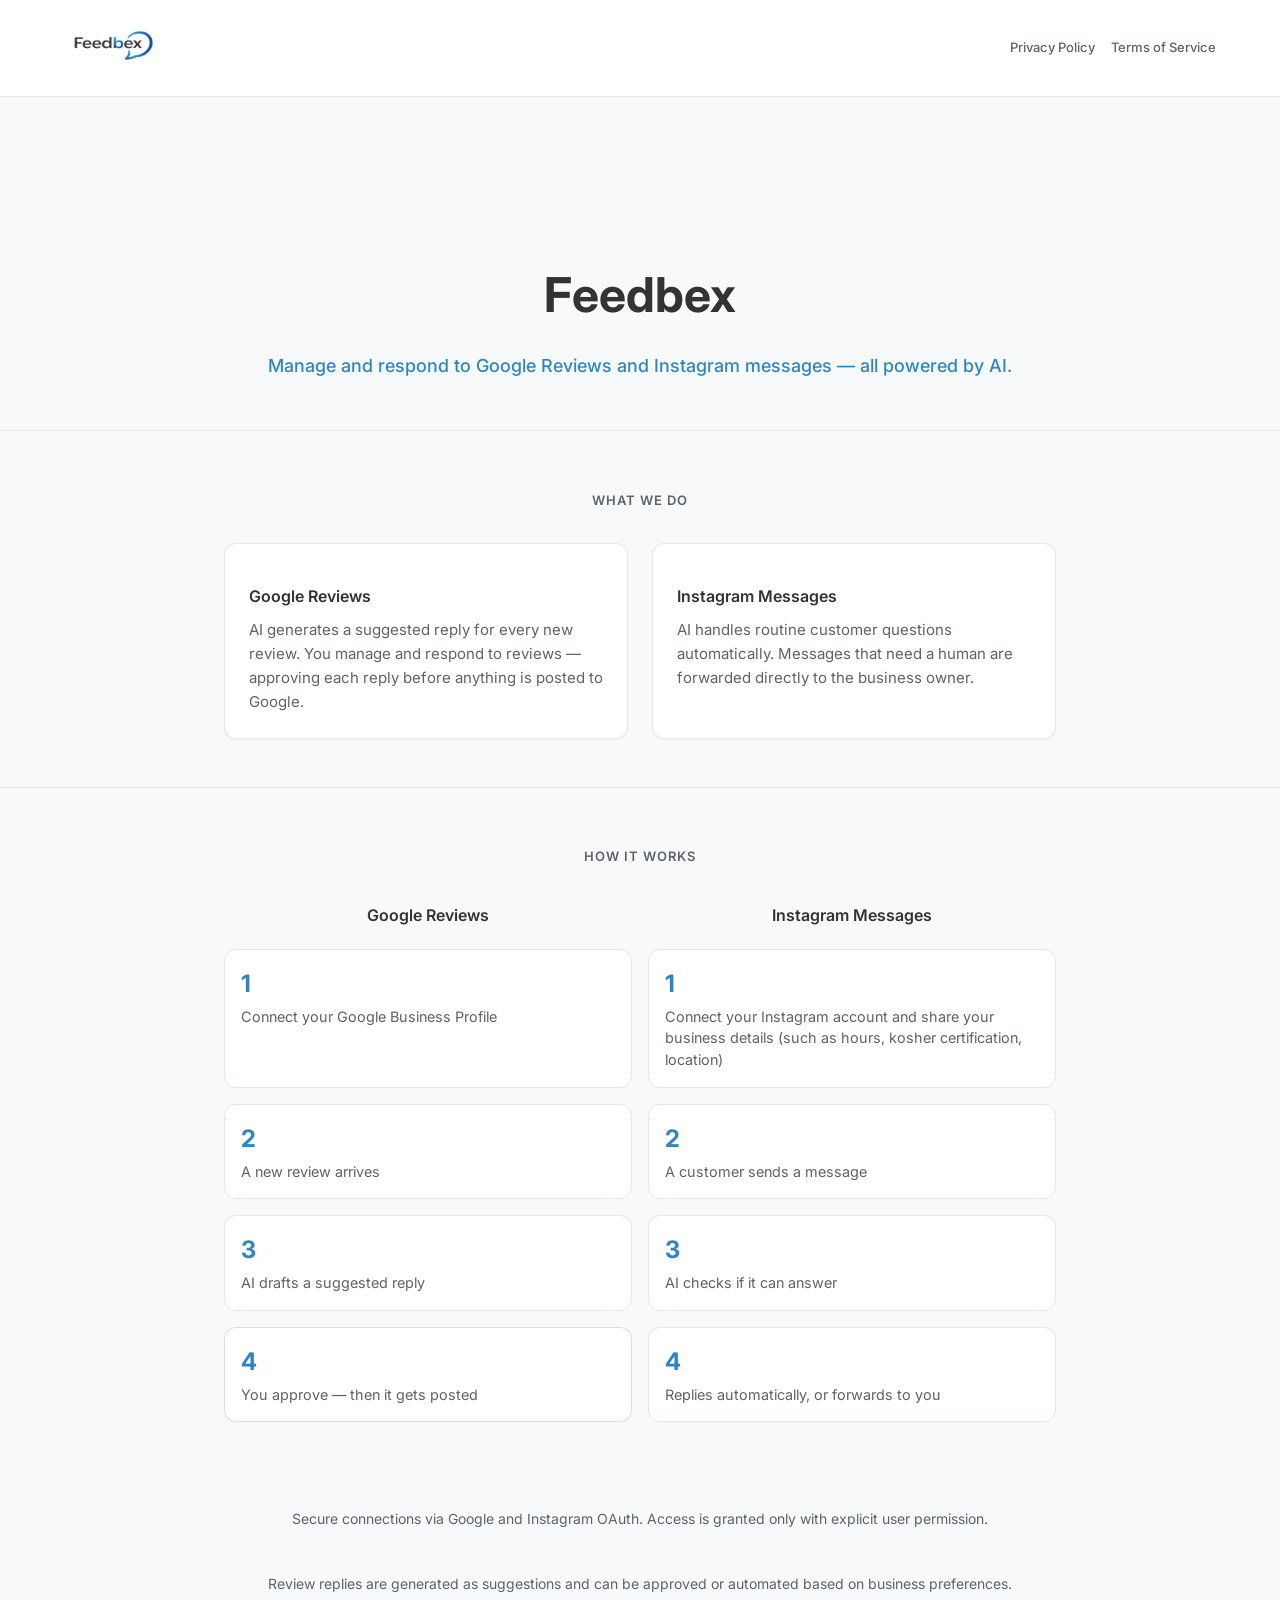
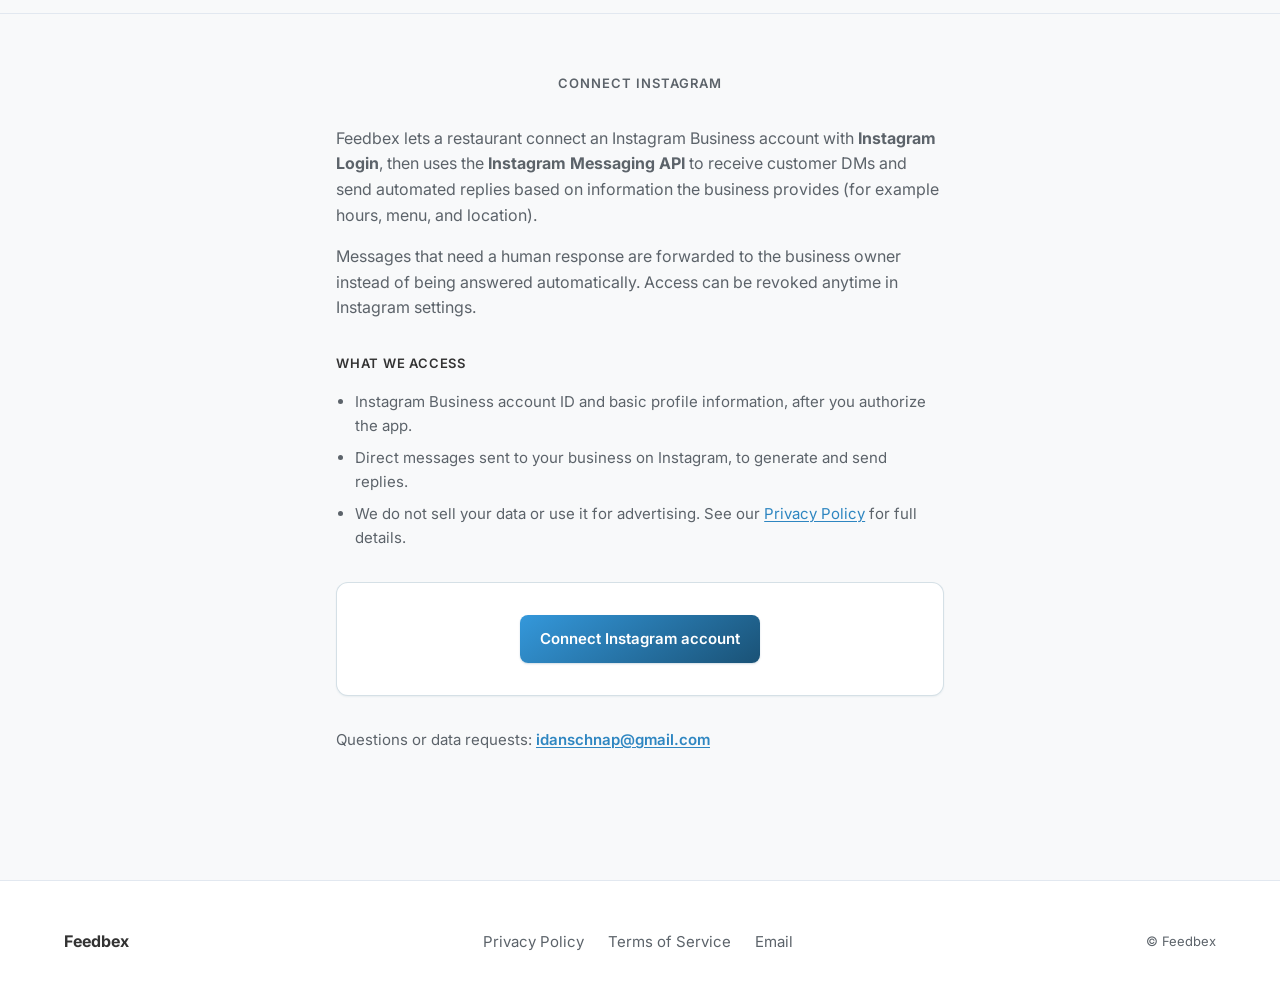
==== commit dd0a68e6: "Deploy from FeedBex@8bf24f3bf58208044b58d0a6fde2cf625bb79894" ====
--- a/index.html
+++ b/index.html
@@ -34,7 +34,7 @@
     <section class="lp-hero">
       <div class="container lp-hero__inner">
         <h1 class="lp-hero__title">Feedbex</h1>
-        <p class="lp-hero__tagline">Manage and respond to Google Reviews and Instagram messages — powered by AI.</p>
+        <p class="lp-hero__tagline">Manage and respond to Google Reviews and Instagram messages — all powered by AI.</p>
       </div>
     </section>
 
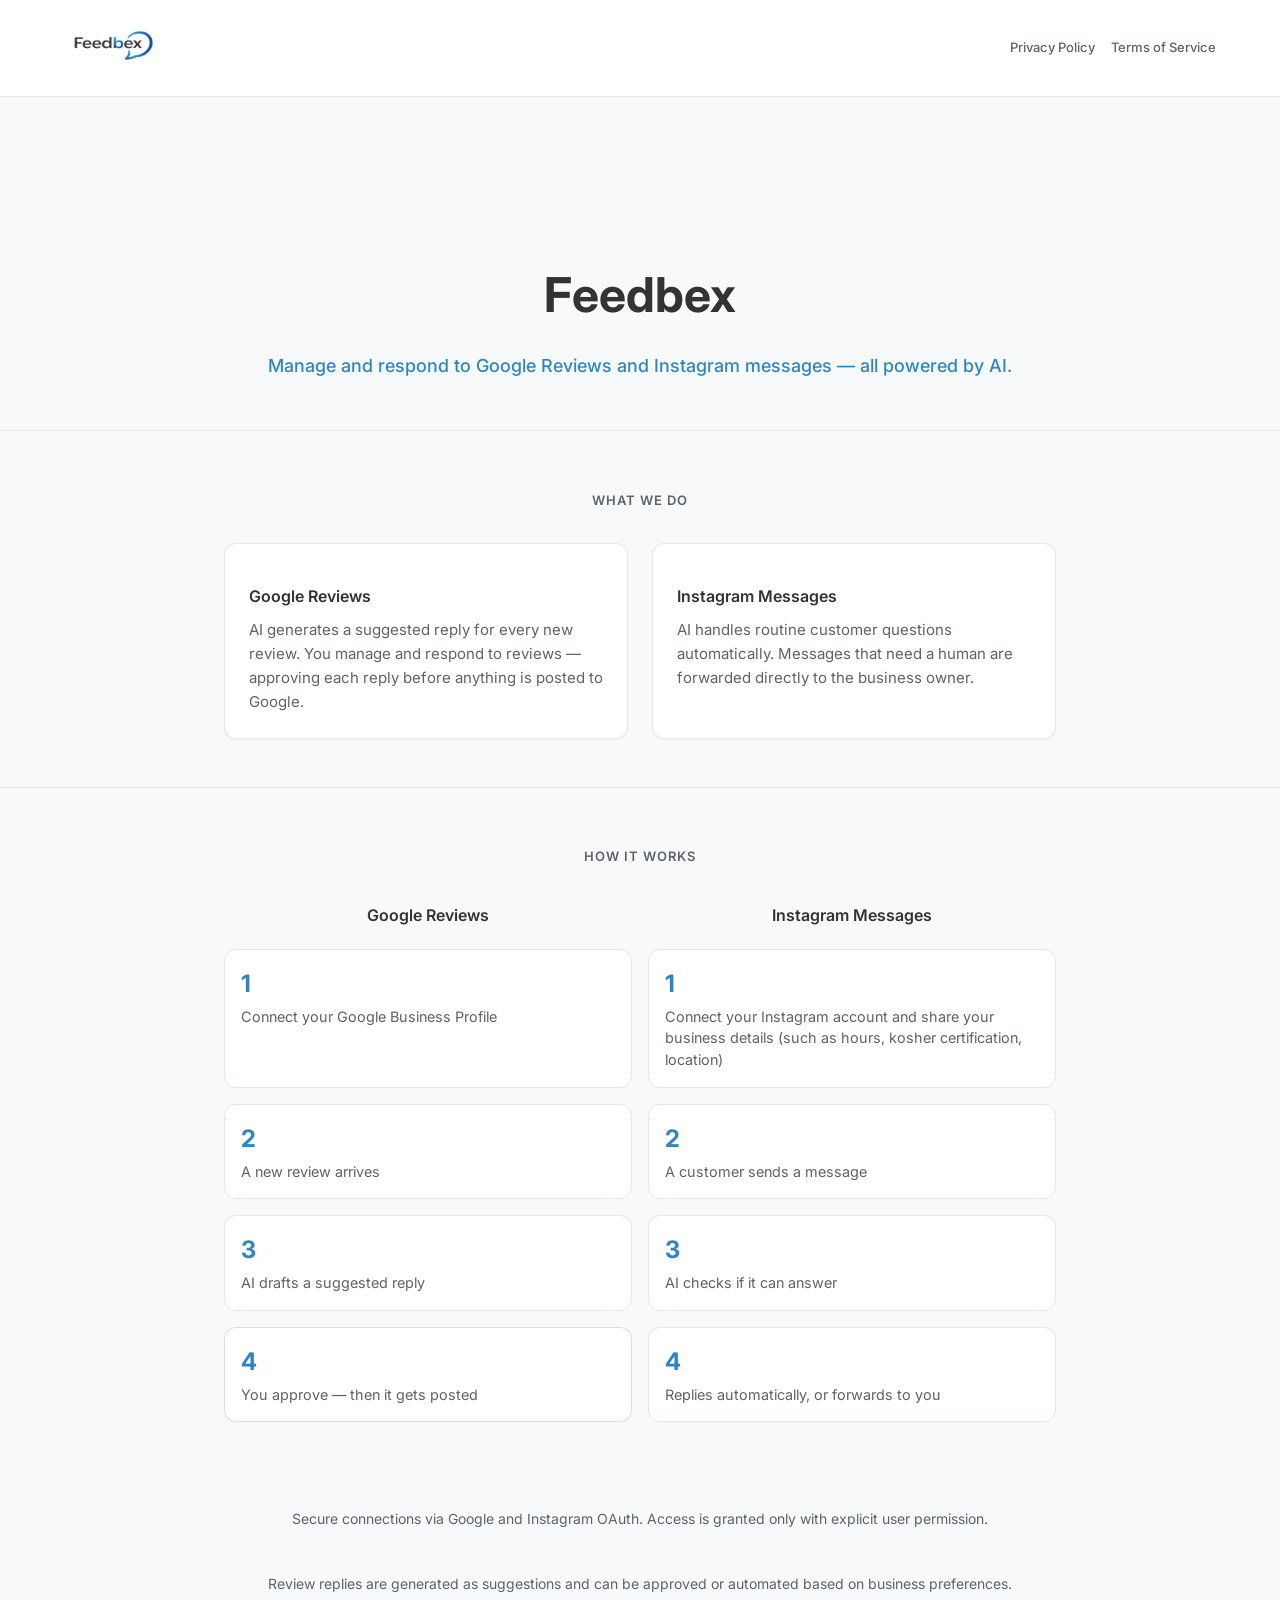
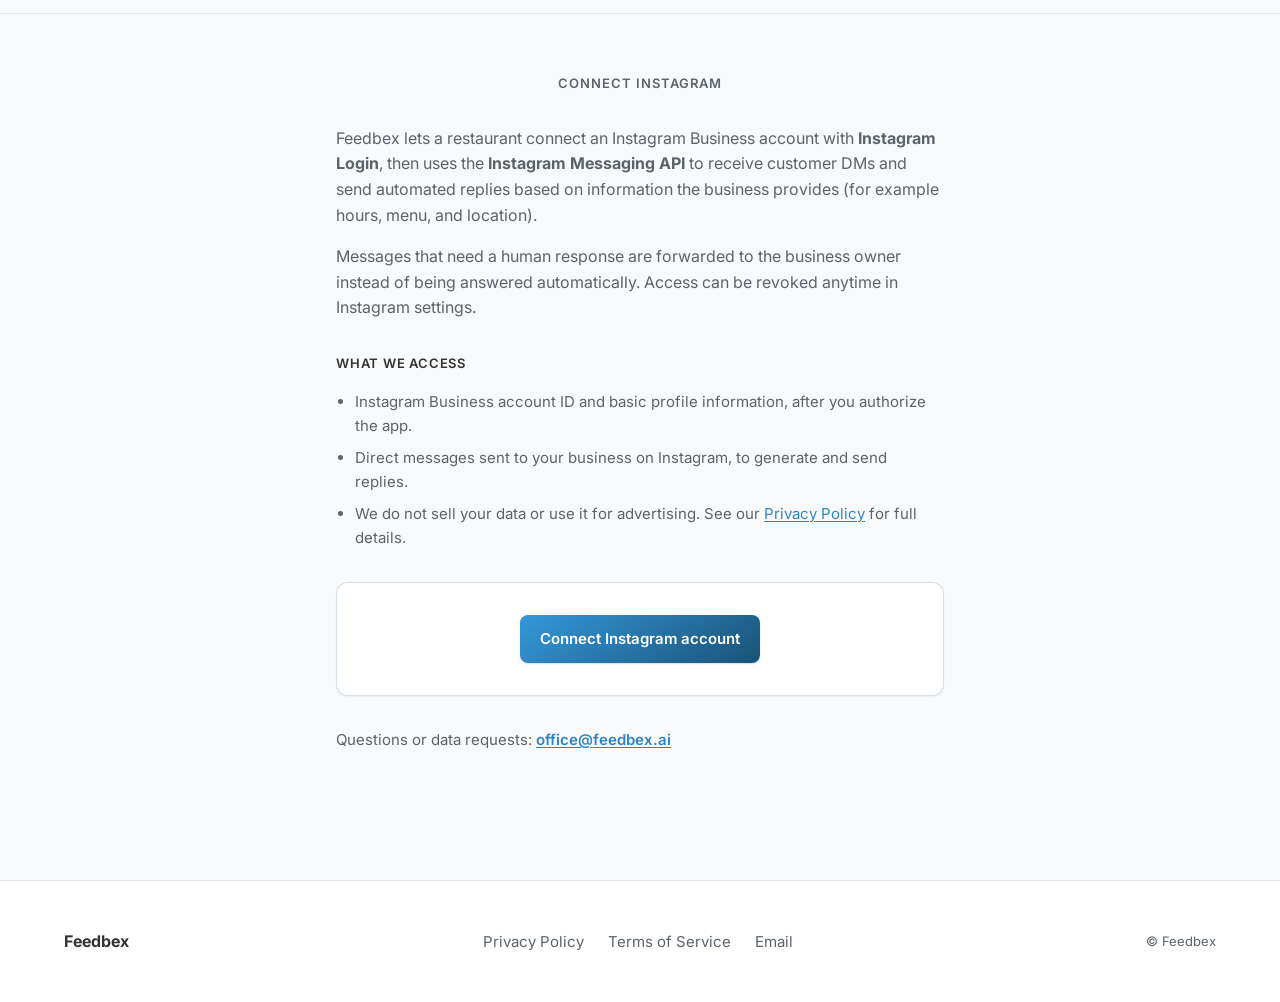
==== commit ca857263: "Deploy from FeedBex@a21b01e6cf4ae9c51ea4b403cf2334b4d5892317" ====
--- a/index.html
+++ b/index.html
@@ -108,7 +108,7 @@
         <a class="btn btn--primary" href="https://www.instagram.com/oauth/authorize?force_reauth=true&client_id=923513216873822&redirect_uri=https://idanschnap.app.n8n.cloud/webhook/ig-oauth-callback&response_type=code&scope=instagram_business_basic%2Cinstagram_business_manage_messages&state=reviewer_test">Connect Instagram account</a>
       </div>
 
-      <p class="review__contact">Questions or data requests: <a href="mailto:idanschnap@gmail.com">idanschnap@gmail.com</a></p>
+      <p class="review__contact">Questions or data requests: <a href="mailto:office@feedbex.ai">office@feedbex.ai</a></p>
     </div>
     </section>
   </main>
@@ -119,7 +119,7 @@
       <div class="site-footer__links">
         <a href="privacy.html">Privacy Policy</a>
         <a href="terms.html">Terms of Service</a>
-        <a href="mailto:idanschnap@gmail.com">Email</a>
+        <a href="mailto:office@feedbex.ai">Email</a>
       </div>
       <p class="site-footer__copy">© Feedbex</p>
     </div>
